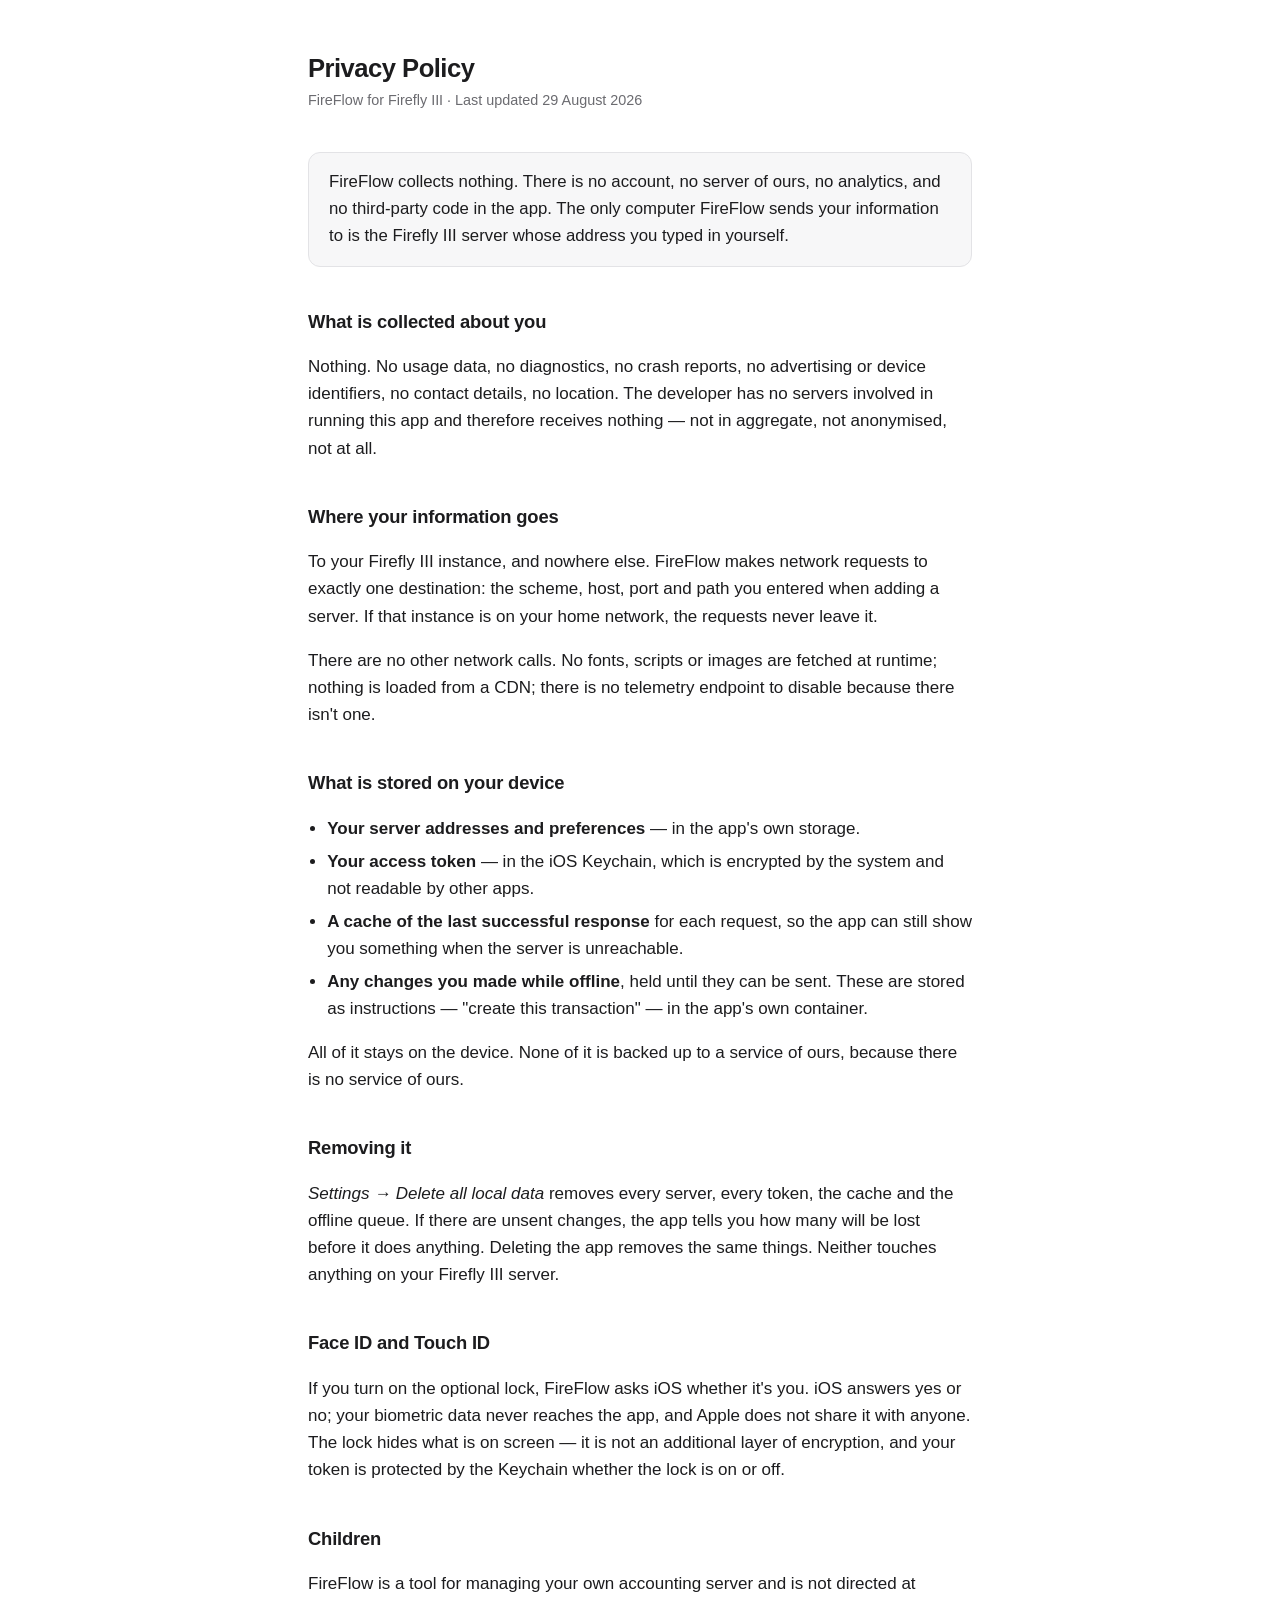
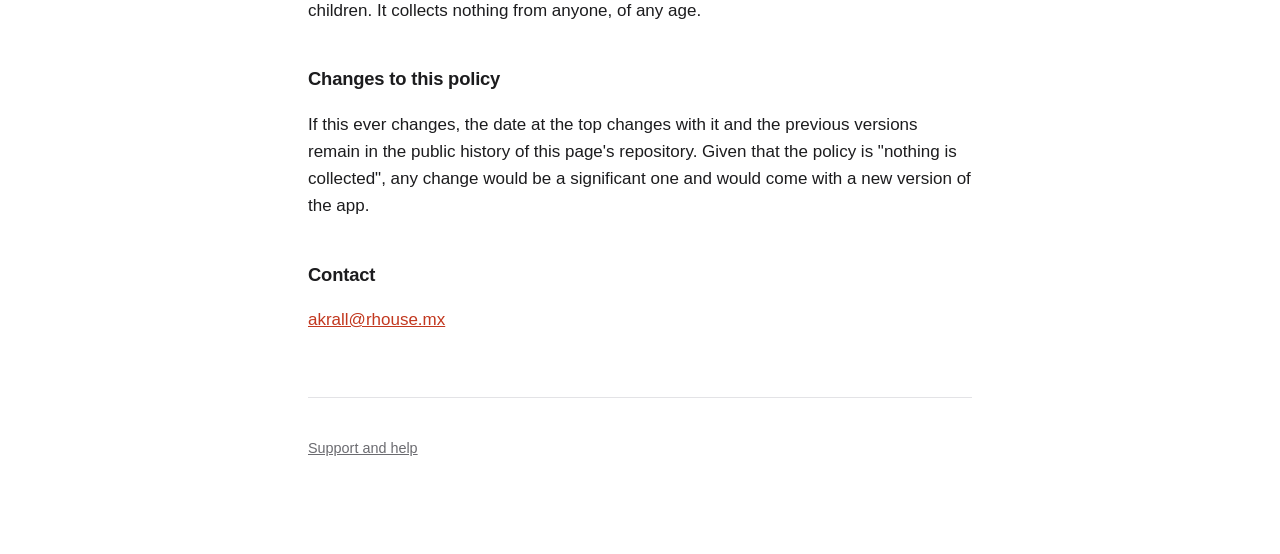
==== privacy.html @ e49b91f7 "FireFlow support and privacy pages" ====
<!doctype html>
<html lang="en">
<head>
<meta charset="utf-8">
<meta name="viewport" content="width=device-width, initial-scale=1">
<title>FireFlow for Firefly III — Privacy Policy</title>
<link rel="stylesheet" href="style.css">
<link rel="icon" href="icon.png">
</head>
<body>
<div class="wrap">

<h1>Privacy Policy</h1>
<p class="date">FireFlow for Firefly III · Last updated 29 August 2026</p>

<p class="lead">
  FireFlow collects nothing. There is no account, no server of ours, no
  analytics, and no third-party code in the app. The only computer FireFlow
  sends your information to is the Firefly III server whose address you typed
  in yourself.
</p>

<h2>What is collected about you</h2>
<p>
  Nothing. No usage data, no diagnostics, no crash reports, no advertising or
  device identifiers, no contact details, no location. The developer has no
  servers involved in running this app and therefore receives nothing — not in
  aggregate, not anonymised, not at all.
</p>

<h2>Where your information goes</h2>
<p>
  To your Firefly III instance, and nowhere else. FireFlow makes network
  requests to exactly one destination: the scheme, host, port and path you
  entered when adding a server. If that instance is on your home network, the
  requests never leave it.
</p>
<p>
  There are no other network calls. No fonts, scripts or images are fetched at
  runtime; nothing is loaded from a CDN; there is no telemetry endpoint to
  disable because there isn't one.
</p>

<h2>What is stored on your device</h2>
<ul>
  <li>
    <strong>Your server addresses and preferences</strong> — in the app's own
    storage.
  </li>
  <li>
    <strong>Your access token</strong> — in the iOS Keychain, which is
    encrypted by the system and not readable by other apps.
  </li>
  <li>
    <strong>A cache of the last successful response</strong> for each request,
    so the app can still show you something when the server is unreachable.
  </li>
  <li>
    <strong>Any changes you made while offline</strong>, held until they can be
    sent. These are stored as instructions — "create this transaction" — in the
    app's own container.
  </li>
</ul>
<p>
  All of it stays on the device. None of it is backed up to a service of ours,
  because there is no service of ours.
</p>

<h2>Removing it</h2>
<p>
  <em>Settings → Delete all local data</em> removes every server, every token,
  the cache and the offline queue. If there are unsent changes, the app tells
  you how many will be lost before it does anything. Deleting the app removes
  the same things. Neither touches anything on your Firefly III server.
</p>

<h2>Face ID and Touch ID</h2>
<p>
  If you turn on the optional lock, FireFlow asks iOS whether it's you. iOS
  answers yes or no; your biometric data never reaches the app, and Apple does
  not share it with anyone. The lock hides what is on screen — it is not an
  additional layer of encryption, and your token is protected by the Keychain
  whether the lock is on or off.
</p>

<h2>Children</h2>
<p>
  FireFlow is a tool for managing your own accounting server and is not
  directed at children. It collects nothing from anyone, of any age.
</p>

<h2>Changes to this policy</h2>
<p>
  If this ever changes, the date at the top changes with it and the previous
  versions remain in the public history of this page's repository. Given that
  the policy is "nothing is collected", any change would be a significant one
  and would come with a new version of the app.
</p>

<h2>Contact</h2>
<p>
  <a href="mailto:akrall@rhouse.mx">akrall@rhouse.mx</a>
</p>

<footer>
  <p><a href="index.html">Support and help</a></p>
</footer>

</div>
</body>
</html>
---- style.css ----
:root {
  --bg: #ffffff; --fg: #1c1c1e; --muted: #6b6b70;
  --rule: #e3e3e6; --accent: #c2381f; --card: #f7f7f8;
}
@media (prefers-color-scheme: dark) {
  :root {
    --bg: #0f0f11; --fg: #f2f2f4; --muted: #9a9aa0;
    --rule: #2a2a2e; --accent: #ff7a5c; --card: #18181b;
  }
}
* { box-sizing: border-box; }
body {
  margin: 0; background: var(--bg); color: var(--fg);
  font: 17px/1.6 -apple-system, BlinkMacSystemFont, "Segoe UI", Roboto, sans-serif;
  -webkit-text-size-adjust: 100%;
}
.wrap { max-width: 44rem; margin: 0 auto; padding: 3rem 1.25rem 5rem; }
header { display: flex; align-items: center; gap: 1rem; margin-bottom: 2.5rem; }
header img { width: 68px; height: 68px; border-radius: 15px; }
h1 { font-size: 1.6rem; margin: 0; letter-spacing: -0.02em; }
header p { margin: .25rem 0 0; color: var(--muted); font-size: .95rem; }
h2 { font-size: 1.15rem; margin: 2.5rem 0 .75rem; letter-spacing: -0.01em; }
h3 { font-size: 1rem; margin: 1.75rem 0 .4rem; }
a { color: var(--accent); }
.date { color: var(--muted); font-size: .9rem; margin: 0 0 2.5rem; }
.card, .lead {
  background: var(--card); border: 1px solid var(--rule);
  border-radius: 12px; padding: 1rem 1.25rem; margin: 1.5rem 0;
}
.lead { font-size: 1.05rem; }
code {
  font-family: ui-monospace, SFMono-Regular, Menlo, monospace;
  font-size: .9em; background: var(--card);
  border: 1px solid var(--rule); border-radius: 5px; padding: .1em .35em;
}
ul { padding-left: 1.2rem; }
li { margin: .35rem 0; }
footer {
  margin-top: 4rem; padding-top: 1.5rem; border-top: 1px solid var(--rule);
  color: var(--muted); font-size: .9rem;
}
footer a { color: var(--muted); }
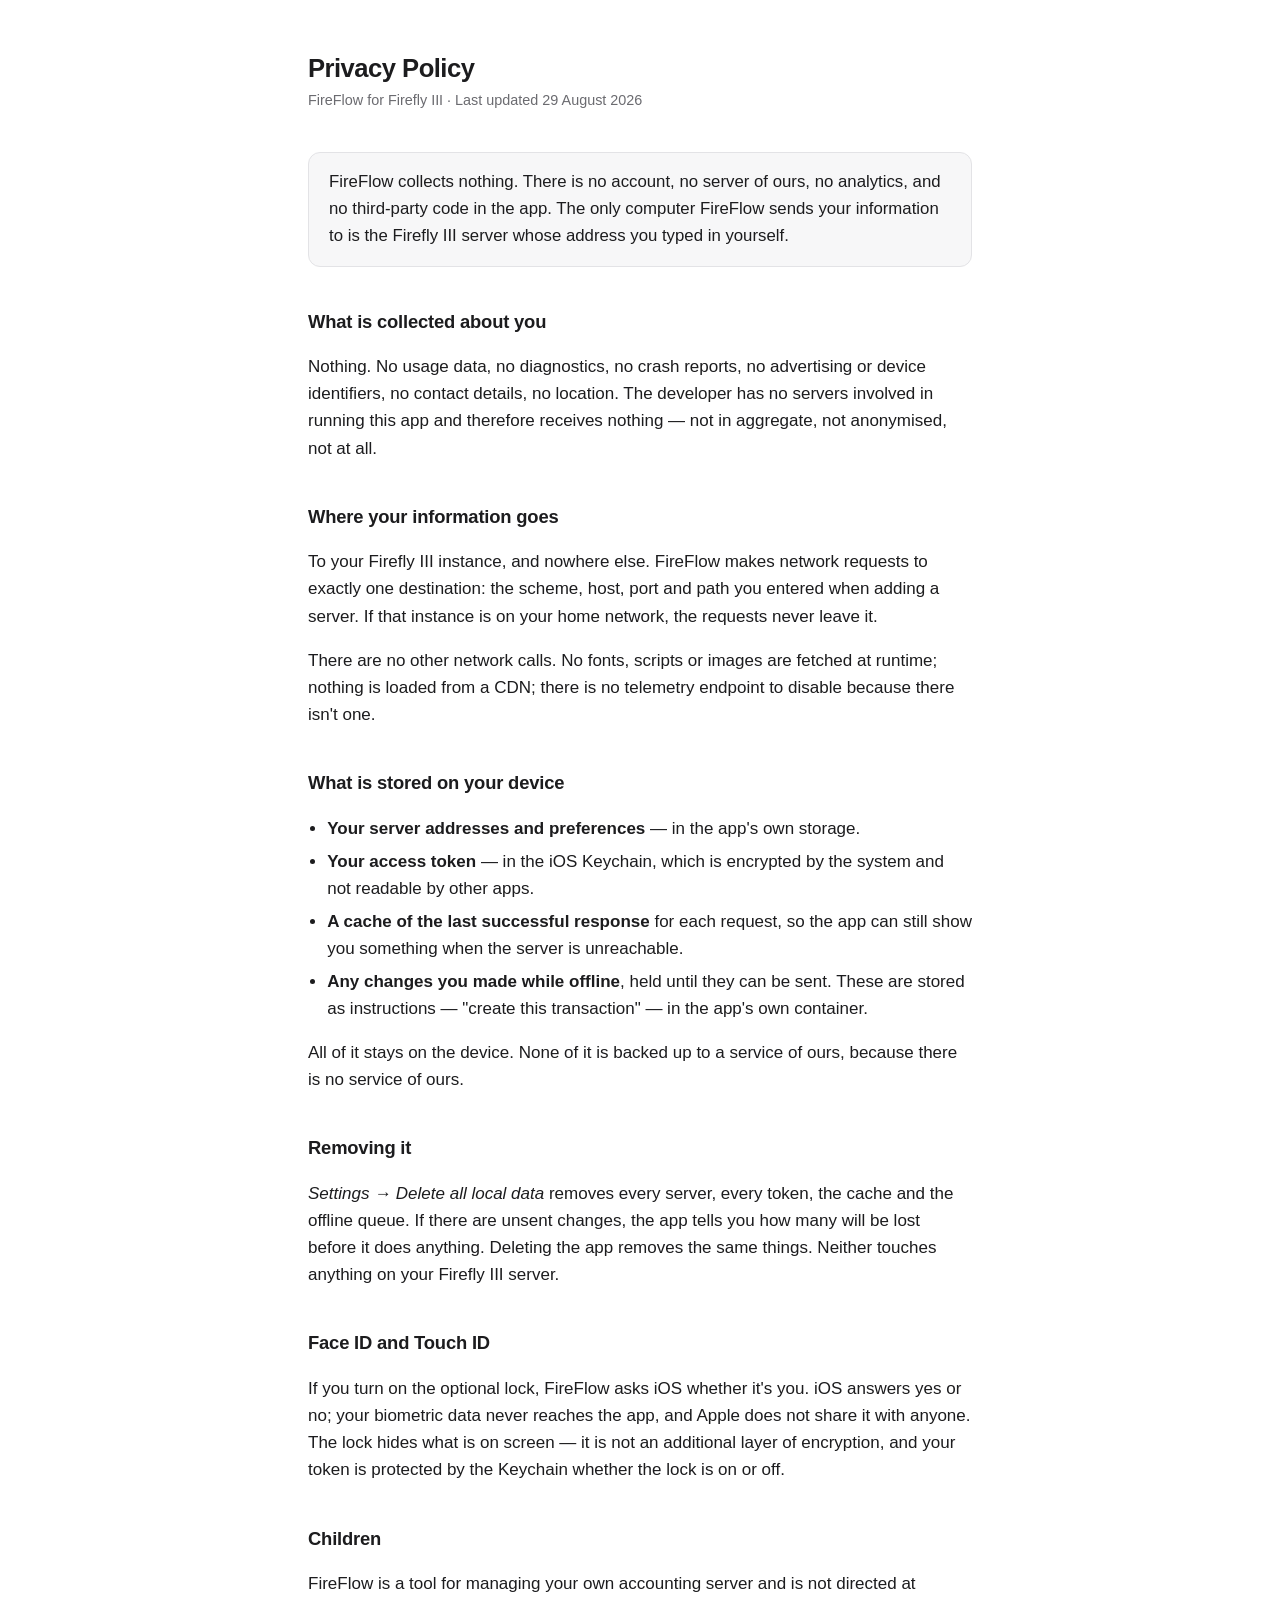
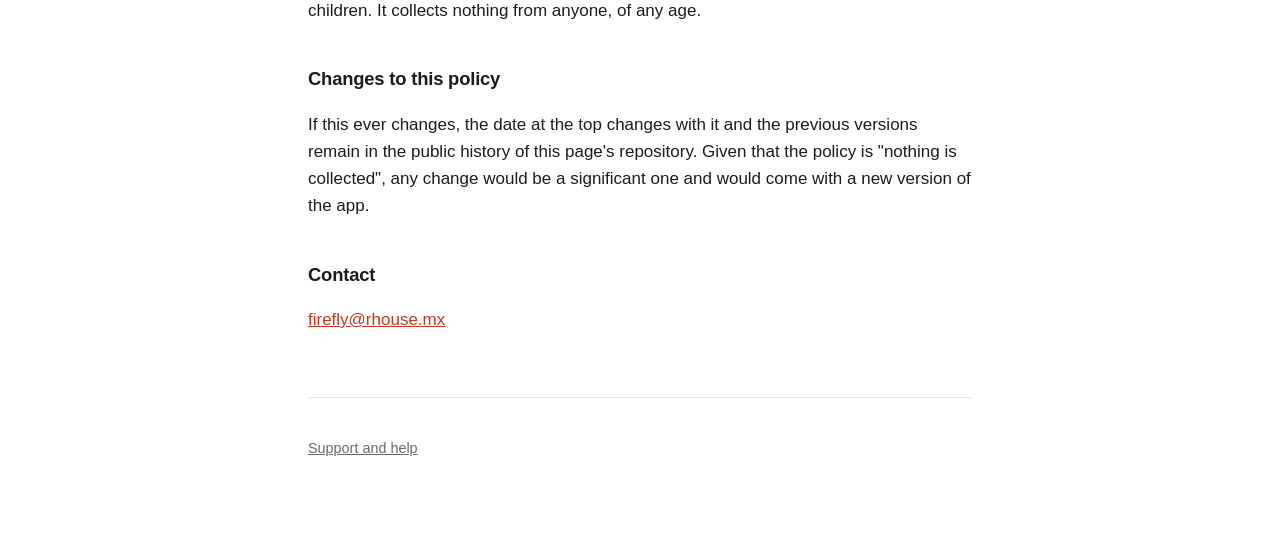
==== commit 400a3176: "Support address is firefly@rhouse.mx A dedicated address rather than a personal one: it goes in the " ====
--- a/privacy.html
+++ b/privacy.html
@@ -99,7 +99,7 @@
 
 <h2>Contact</h2>
 <p>
-  <a href="mailto:akrall@rhouse.mx">akrall@rhouse.mx</a>
+  <a href="mailto:firefly@rhouse.mx">firefly@rhouse.mx</a>
 </p>
 
 <footer>
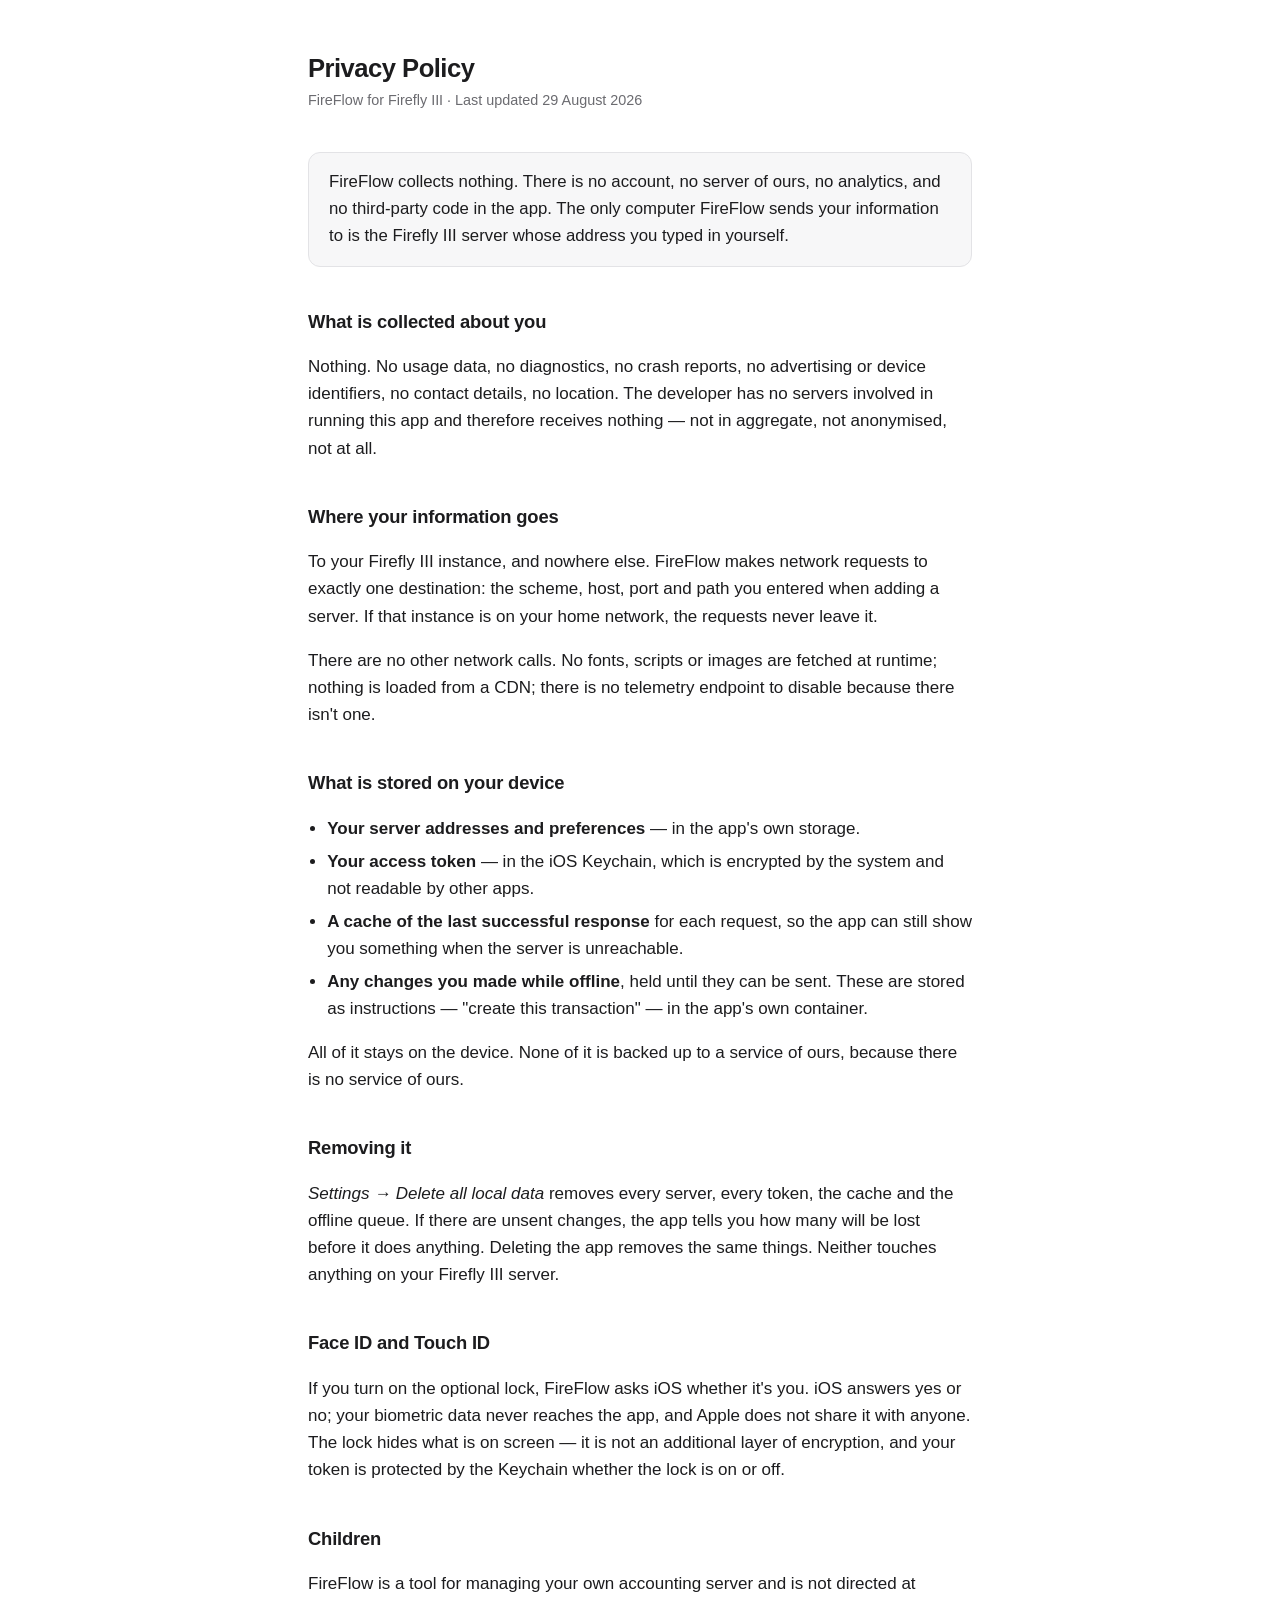
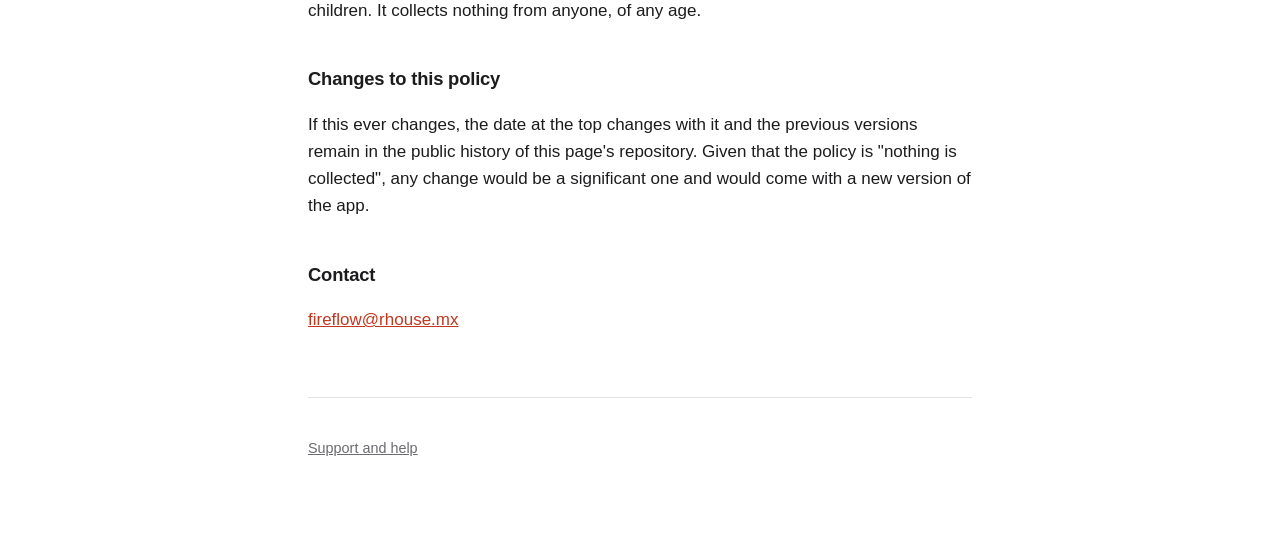
==== commit 3eae6d0b: "Update support and privacy pages" ====
--- a/privacy.html
+++ b/privacy.html
@@ -99,7 +99,7 @@
 
 <h2>Contact</h2>
 <p>
-  <a href="mailto:firefly@rhouse.mx">firefly@rhouse.mx</a>
+  <a href="mailto:fireflow@rhouse.mx">fireflow@rhouse.mx</a>
 </p>
 
 <footer>
